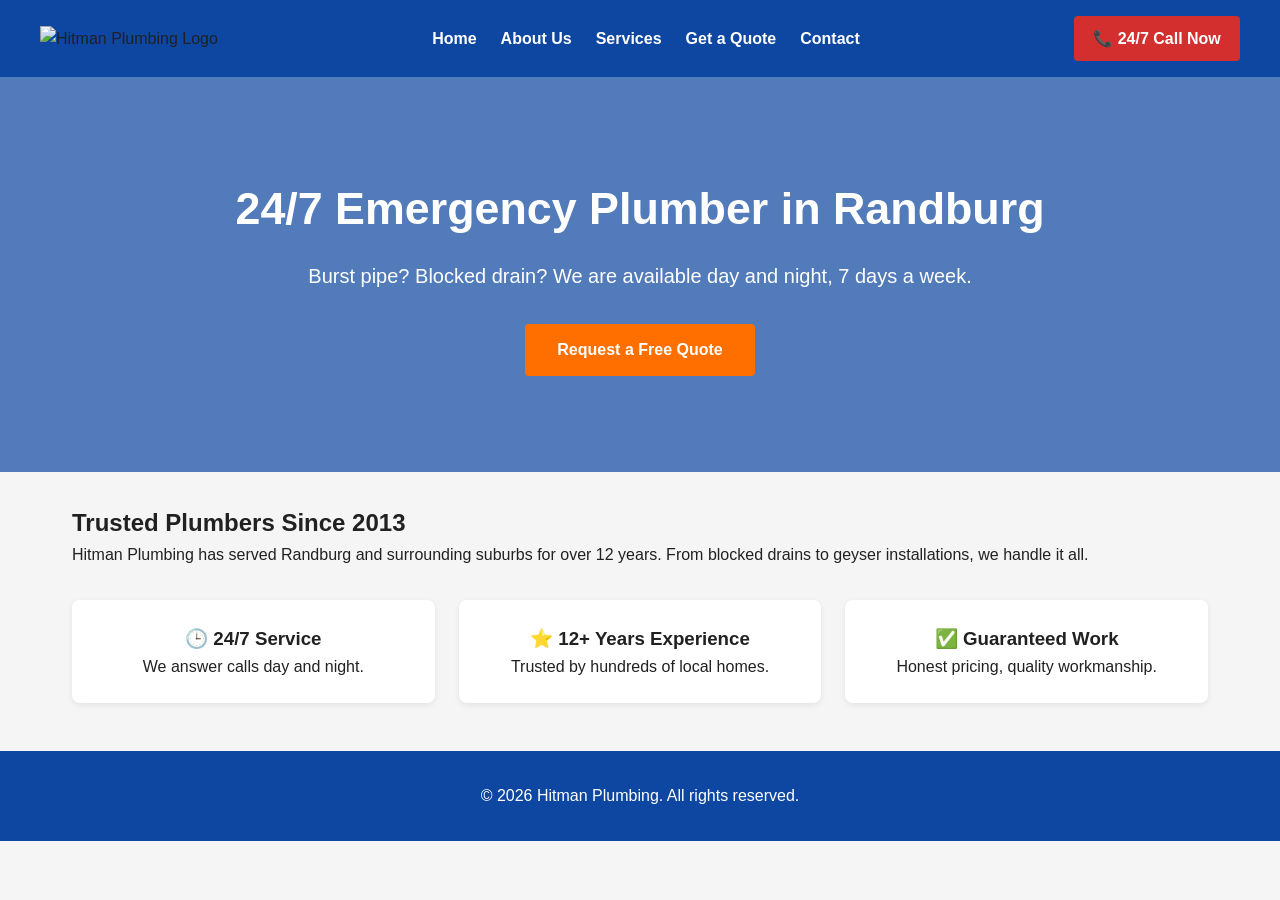
==== index.html @ e0920bb5 "first commit" ====
<!DOCTYPE html>
<html lang="en">
<head>
    <meta charset="UTF-8">
    <meta name="viewport" content="width=device-width, initial-scale=1.0">
    <title>Hitman Plumbing | 24/7 Emergency Plumber in Randburg</title>
    <link rel="stylesheet" href="css/style.css">
</head>
<body>
    <!-- ===== Header with sticky navigation ===== -->
    <header>
        <nav>
            <div class="logo">
                <img src="images/logo.png" alt="Hitman Plumbing Logo">
            </div>
            <ul class="nav-links">
                <li><a href="index.html">Home</a></li>
                <li><a href="about.html">About Us</a></li>
                <li><a href="services.html">Services</a></li>
                <li><a href="enquiry.html">Get a Quote</a></li>
                <li><a href="contact.html">Contact</a></li>
            </ul>
            <a href="tel:+27111234567" class="call-btn">📞 24/7 Call Now</a>
        </nav>
    </header>

    <!-- ===== Hero section ===== -->
    <section class="hero">
        <h1>24/7 Emergency Plumber in Randburg</h1>
        <p>Burst pipe? Blocked drain? We are available day and night, 7 days a week.</p>
        <a href="enquiry.html" class="btn">Request a Free Quote</a>
    </section>

    <!-- ===== Main content ===== -->
    <main>
        <section class="intro">
            <h2>Trusted Plumbers Since 2013</h2>
            <p>Hitman Plumbing has served Randburg and surrounding suburbs for over 12 years. 
               From blocked drains to geyser installations, we handle it all.</p>
        </section>

        <!-- Quick service highlights -->
        <section class="highlights">
            <div class="highlight-card">
                <h3>🕒 24/7 Service</h3>
                <p>We answer calls day and night.</p>
            </div>
            <div class="highlight-card">
                <h3>⭐ 12+ Years Experience</h3>
                <p>Trusted by hundreds of local homes.</p>
            </div>
            <div class="highlight-card">
                <h3>✅ Guaranteed Work</h3>
                <p>Honest pricing, quality workmanship.</p>
            </div>
        </section>
    </main>

    <!-- ===== Footer ===== -->
    <footer>
        <p>&copy; 2026 Hitman Plumbing. All rights reserved.</p>
    </footer>
</body>
</html>
---- css/style.css ----
/* ===== RESET & BASE STYLES ===== */
* {
    margin: 0;
    padding: 0;
    box-sizing: border-box;
}

body {
    font-family: 'Open Sans', Arial, sans-serif;
    background-color: #F5F5F5;
    color: #212121;
    line-height: 1.6;
}

/* ===== HEADER & NAVIGATION ===== */
header {
    background-color: #0D47A1;
    padding: 1rem 2rem;
    position: sticky;
    top: 0;
    z-index: 100;
}

nav {
    display: flex;
    justify-content: space-between;
    align-items: center;
    max-width: 1200px;
    margin: 0 auto;
    flex-wrap: wrap;
}

.logo img {
    height: 50px;
}

.nav-links {
    list-style: none;
    display: flex;
    gap: 1.5rem;
}

.nav-links a {
    color: white;
    text-decoration: none;
    font-weight: 600;
    transition: color 0.3s;
}

.nav-links a:hover {
    color: #FF6F00;
}

/* Emergency call button always visible */
.call-btn {
    background-color: #D32F2F;
    color: white;
    padding: 0.6rem 1.2rem;
    border-radius: 4px;
    text-decoration: none;
    font-weight: 600;
}

.call-btn:hover {
    background-color: #B71C1C;
}

/* ===== HERO SECTION ===== */
.hero {
    background: linear-gradient(rgba(13,71,161,0.7), rgba(13,71,161,0.7)),
                url('../images/hero.jpg') center/cover;
    color: white;
    text-align: center;
    padding: 6rem 2rem;
}

.hero h1 {
    font-family: 'Montserrat', sans-serif;
    font-size: 2.8rem;
    margin-bottom: 1rem;
}

.hero p {
    font-size: 1.25rem;
    margin-bottom: 2rem;
}

/* ===== BUTTONS ===== */
.btn {
    display: inline-block;
    background-color: #FF6F00;
    color: white;
    padding: 0.8rem 2rem;
    border: none;
    border-radius: 4px;
    text-decoration: none;
    font-weight: 600;
    cursor: pointer;
}

.btn:hover {
    background-color: #E65100;
}

/* ===== MAIN CONTENT ===== */
main {
    max-width: 1200px;
    margin: 2rem auto;
    padding: 0 2rem;
}

.page-header {
    text-align: center;
    margin-bottom: 2rem;
}

.page-header h1 {
    font-family: 'Montserrat', sans-serif;
    color: #0D47A1;
    font-size: 2.5rem;
}

/* ===== SERVICE HIGHLIGHT CARDS ===== */
.highlights {
    display: grid;
    grid-template-columns: repeat(auto-fit, minmax(220px, 1fr));
    gap: 1.5rem;
    margin-top: 2rem;
}

.highlight-card {
    background: white;
    padding: 1.5rem;
    border-radius: 8px;
    box-shadow: 0 2px 6px rgba(0,0,0,0.08);
    text-align: center;
}

/* ===== SERVICE CARDS ===== */
.service-grid {
    display: grid;
    grid-template-columns: repeat(auto-fit, minmax(260px, 1fr));
    gap: 2rem;
}

.service-card {
    background: white;
    padding: 1.5rem;
    border-left: 5px solid #FF6F00;
    border-radius: 6px;
    box-shadow: 0 2px 6px rgba(0,0,0,0.08);
}

.service-card h3 {
    color: #0D47A1;
    margin-bottom: 0.5rem;
}

/* ===== FORMS ===== */
.enquiry-form, .contact-form {
    background: white;
    padding: 2rem;
    border-radius: 8px;
    max-width: 600px;
    margin: 0 auto;
    box-shadow: 0 2px 6px rgba(0,0,0,0.08);
}

form label {
    display: block;
    margin-bottom: 0.5rem;
    font-weight: 600;
}

form input, form select, form textarea {
    width: 100%;
    padding: 0.75rem;
    margin-bottom: 1rem;
    border: 1px solid #ddd;
    border-radius: 4px;
    font-family: inherit;
}

/* ===== CONTACT LOCATIONS ===== */
.contact-info {
    display: grid;
    grid-template-columns: repeat(auto-fit, minmax(260px, 1fr));
    gap: 2rem;
    margin-bottom: 3rem;
}

.location {
    background: white;
    padding: 1.5rem;
    border-radius: 8px;
    box-shadow: 0 2px 6px rgba(0,0,0,0.08);
}

.location h3 {
    color: #0D47A1;
    margin-bottom: 0.5rem;
}

/* ===== FOOTER ===== */
footer {
    background-color: #0D47A1;
    color: white;
    text-align: center;
    padding: 2rem;
    margin-top: 3rem;
}

/* ===== RESPONSIVE ===== */
@media (max-width: 768px) {
    nav {
        flex-direction: column;
        gap: 1rem;
    }

    .nav-links {
        flex-direction: column;
        gap: 0.75rem;
        text-align: center;
    }

    .hero h1 {
        font-size: 2rem;
    }
}
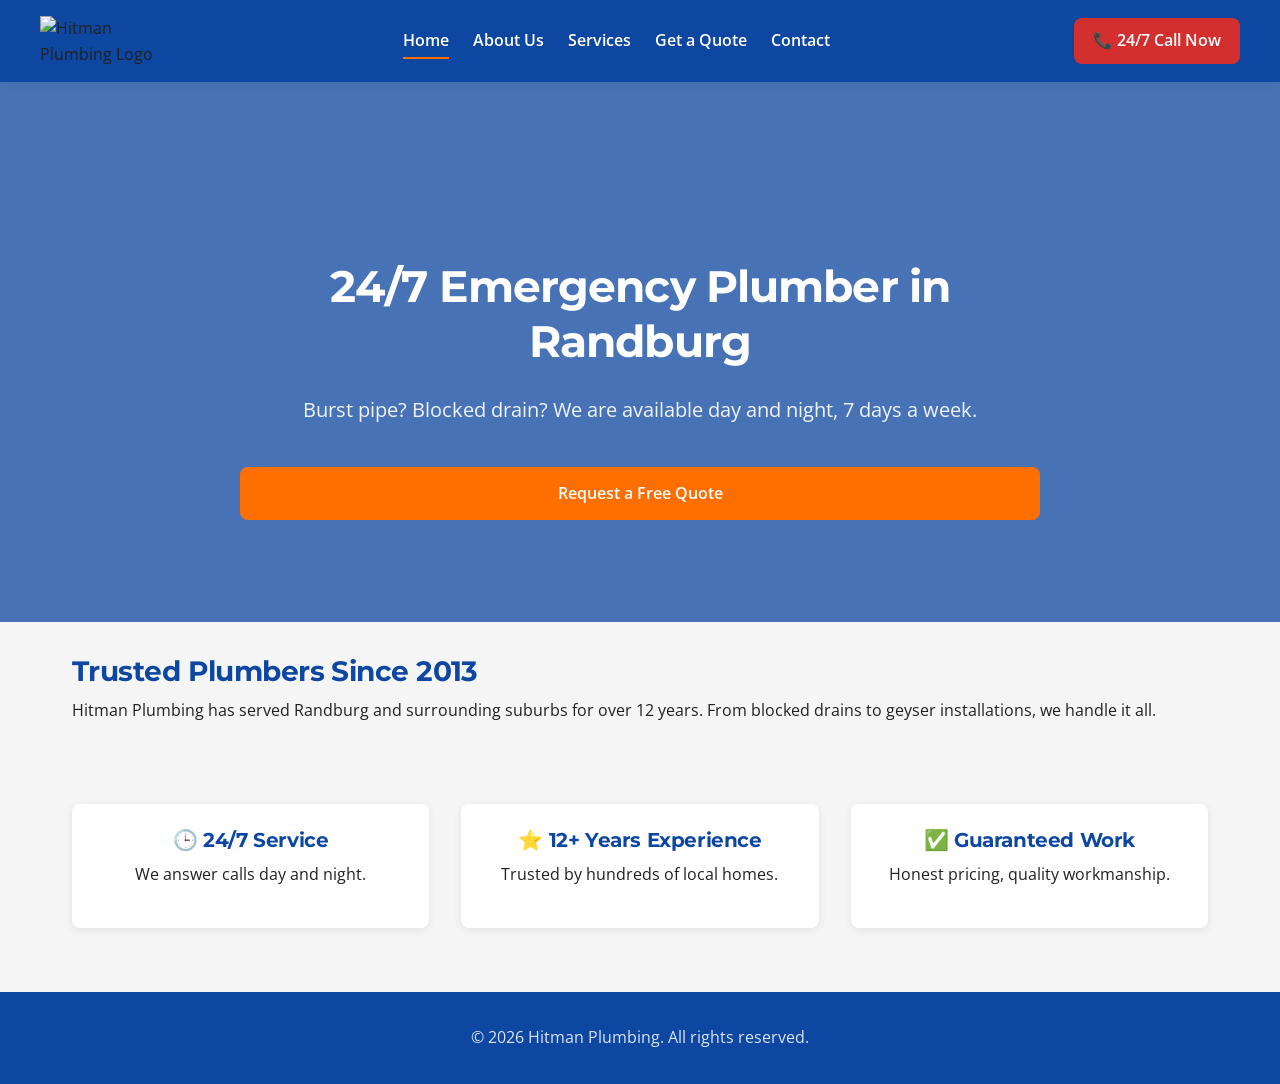
==== commit 3331aa4a: "added more files" ====
--- a/index.html
+++ b/index.html
@@ -3,18 +3,27 @@
 <head>
     <meta charset="UTF-8">
     <meta name="viewport" content="width=device-width, initial-scale=1.0">
+    <meta name="description" content="Hitman Plumbing – 24/7 emergency plumber in Randburg. Blocked drains, burst pipes, geyser repairs.">
     <title>Hitman Plumbing | 24/7 Emergency Plumber in Randburg</title>
+
+    <!-- Google Fonts -->
+    <link rel="preconnect" href="https://fonts.googleapis.com">
+    <link rel="preconnect" href="https://fonts.gstatic.com" crossorigin>
+    <link href="https://fonts.googleapis.com/css2?family=Montserrat:wght@600;700&family=Open+Sans:wght@400;600&display=swap" rel="stylesheet">
+
+    <!-- External stylesheet (linked to ALL pages) -->
     <link rel="stylesheet" href="css/style.css">
 </head>
 <body>
+
     <!-- ===== Header with sticky navigation ===== -->
     <header>
-        <nav>
+        <nav aria-label="Main navigation">
             <div class="logo">
-                <img src="images/logo.png" alt="Hitman Plumbing Logo">
+                <img src="images/logo.png" alt="Hitman Plumbing Logo" width="120" height="50">
             </div>
             <ul class="nav-links">
-                <li><a href="index.html">Home</a></li>
+                <li><a href="index.html" class="active">Home</a></li>
                 <li><a href="about.html">About Us</a></li>
                 <li><a href="services.html">Services</a></li>
                 <li><a href="enquiry.html">Get a Quote</a></li>
@@ -24,11 +33,20 @@
         </nav>
     </header>
 
-    <!-- ===== Hero section ===== -->
+    <!-- ===== Hero with responsive picture ===== -->
     <section class="hero">
-        <h1>24/7 Emergency Plumber in Randburg</h1>
-        <p>Burst pipe? Blocked drain? We are available day and night, 7 days a week.</p>
-        <a href="enquiry.html" class="btn">Request a Free Quote</a>
+        <picture>
+            <source media="(max-width: 480px)" srcset="images/hero-mobile.jpg">
+            <source media="(max-width: 768px)" srcset="images/hero-tablet.jpg">
+            <img src="images/hero-desktop.jpg"
+                 alt="Hitman Plumbing technician working in Randburg"
+                 class="hero-bg">
+        </picture>
+        <div class="hero-content">
+            <h1>24/7 Emergency Plumber in Randburg</h1>
+            <p>Burst pipe? Blocked drain? We are available day and night, 7 days a week.</p>
+            <a href="enquiry.html" class="btn">Request a Free Quote</a>
+        </div>
     </section>
 
     <!-- ===== Main content ===== -->
@@ -39,7 +57,6 @@
                From blocked drains to geyser installations, we handle it all.</p>
         </section>
 
-        <!-- Quick service highlights -->
         <section class="highlights">
             <div class="highlight-card">
                 <h3>🕒 24/7 Service</h3>
@@ -56,10 +73,10 @@
         </section>
     </main>
 
-    <!-- ===== Footer ===== -->
     <footer>
         <p>&copy; 2026 Hitman Plumbing. All rights reserved.</p>
     </footer>
+
+    <script src="js/script.js"></script>
 </body>
-</html>
-           +</html>
--- a/css/style.css
+++ b/css/style.css
@@ -1,229 +1,482 @@
-/* ===== RESET & BASE STYLES ===== */
-* {
+/* =========================================================
+   HITMAN PLUMBING — style.css
+   Author: [Your Name]
+   Part 2: CSS Styling + Responsive Design
+   ========================================================= */
+
+
+/* =========================================================
+   2.2  BASE STYLE + CSS RESET
+   ========================================================= */
+
+/* CSS Reset — consistent styling across all browsers */
+*,
+*::before,
+*::after {
     margin: 0;
     padding: 0;
     box-sizing: border-box;
 }
 
+/* Root design tokens */
+:root {
+    /* Colour scheme */
+    --primary:       #0D47A1;
+    --primary-dark:  #093170;
+    --accent:        #FF6F00;
+    --accent-dark:   #E65100;
+    --danger:        #D32F2F;
+    --danger-dark:   #B71C1C;
+    --bg-light:      #F5F5F5;
+    --text-dark:     #212121;
+    --text-muted:    #555555;
+    --border-light:  #cfd8dc;
+    --white:         #FFFFFF;
+
+    /* Typography scale */
+    --fs-small: 0.875rem;
+    --fs-body:  1rem;
+    --fs-h3:    1.25rem;
+    --fs-h2:    1.75rem;
+    --fs-h1:    2.25rem;
+    --fs-hero:  2.75rem;
+
+    /* Spacing scale */
+    --space-xs: 0.5rem;
+    --space-sm: 1rem;
+    --space-md: 1.5rem;
+    --space-lg: 2rem;
+    --space-xl: 4rem;
+
+    /* Layout tokens */
+    --max-width:  1200px;
+    --radius:     8px;
+    --shadow:     0 2px 8px rgba(0, 0, 0, 0.08);
+    --shadow-lg:  0 4px 16px rgba(0, 0, 0, 0.12);
+    --transition: 0.3s ease;
+}
+
+/* Base elements */
+html {
+    scroll-behavior: smooth;
+}
+
 body {
     font-family: 'Open Sans', Arial, sans-serif;
-    background-color: #F5F5F5;
-    color: #212121;
+    font-size: var(--fs-body);
     line-height: 1.6;
-}
-
-/* ===== HEADER & NAVIGATION ===== */
+    color: var(--text-dark);
+    background-color: var(--bg-light);
+    -webkit-font-smoothing: antialiased;
+    margin: 0;
+}
+
+img {
+    max-width: 100%;
+    height: auto;
+    display: block;
+}
+
+a {
+    color: var(--primary);
+    text-decoration: none;
+    transition: color var(--transition);
+}
+
+a:hover {
+    color: var(--accent);
+}
+
+ul {
+    list-style: none;
+}
+
+
+/* =========================================================
+   2.3  TYPOGRAPHY STYLES
+   ========================================================= */
+
+h1, h2, h3, h4 {
+    font-family: 'Montserrat', Arial, sans-serif;
+    font-weight: 700;
+    line-height: 1.25;
+    color: var(--primary);
+    letter-spacing: -0.02em;
+    margin-bottom: var(--space-xs);
+}
+
+h1 { font-size: var(--fs-h1); }
+h2 { font-size: var(--fs-h2); }
+h3 { font-size: var(--fs-h3); }
+
+p {
+    font-size: var(--fs-body);
+    line-height: 1.7;
+    color: var(--text-dark);
+    margin-bottom: var(--space-sm);
+}
+
+.page-header {
+    text-align: center;
+    margin-bottom: var(--space-xl);
+}
+
+.page-header h1 {
+    font-size: var(--fs-h1);
+    margin-bottom: var(--space-sm);
+}
+
+.page-header p {
+    color: var(--text-muted);
+    font-size: 1.1rem;
+    max-width: 600px;
+    margin: 0 auto;
+}
+
+
+/* =========================================================
+   2.4  LAYOUT STRUCTURE — GRID + FLEXBOX
+   ========================================================= */
+
+/* Header — Flexbox */
 header {
-    background-color: #0D47A1;
-    padding: 1rem 2rem;
+    background-color: var(--primary);
+    padding: var(--space-sm) var(--space-lg);
     position: sticky;
     top: 0;
-    z-index: 100;
+    z-index: 1000;
+    box-shadow: var(--shadow);
 }
 
 nav {
     display: flex;
     justify-content: space-between;
     align-items: center;
-    max-width: 1200px;
+    max-width: var(--max-width);
     margin: 0 auto;
     flex-wrap: wrap;
-}
-
-.logo img {
-    height: 50px;
+    gap: var(--space-sm);
 }
 
 .nav-links {
-    list-style: none;
     display: flex;
-    gap: 1.5rem;
-}
-
-.nav-links a {
-    color: white;
-    text-decoration: none;
-    font-weight: 600;
-    transition: color 0.3s;
-}
-
-.nav-links a:hover {
-    color: #FF6F00;
-}
-
-/* Emergency call button always visible */
-.call-btn {
-    background-color: #D32F2F;
-    color: white;
-    padding: 0.6rem 1.2rem;
-    border-radius: 4px;
-    text-decoration: none;
-    font-weight: 600;
-}
-
-.call-btn:hover {
-    background-color: #B71C1C;
-}
-
-/* ===== HERO SECTION ===== */
+    gap: var(--space-md);
+}
+
+/* Main — CSS Grid */
+main {
+    max-width: var(--max-width);
+    margin: var(--space-lg) auto;
+    padding: 0 var(--space-lg);
+    display: grid;
+    gap: var(--space-xl);
+}
+
+/* Hero — Grid with overlay */
 .hero {
-    background: linear-gradient(rgba(13,71,161,0.7), rgba(13,71,161,0.7)),
-                url('../images/hero.jpg') center/cover;
-    color: white;
+    position: relative;
+    color: var(--white);
     text-align: center;
-    padding: 6rem 2rem;
+    padding: var(--space-xl) var(--space-lg);
+    min-height: 60vh;
+    display: grid;
+    place-items: center;
+    overflow: hidden;
+}
+
+.hero-bg {
+    position: absolute;
+    inset: 0;
+    width: 100%;
+    height: 100%;
+    object-fit: cover;
+    z-index: -1;
+}
+
+.hero::after {
+    content: '';
+    position: absolute;
+    inset: 0;
+    background: linear-gradient(rgba(13, 71, 161, 0.75), rgba(13, 71, 161, 0.75));
+    z-index: -1;
+}
+
+.hero-content {
+    display: grid;
+    gap: var(--space-sm);
+    max-width: 800px;
 }
 
 .hero h1 {
-    font-family: 'Montserrat', sans-serif;
-    font-size: 2.8rem;
-    margin-bottom: 1rem;
+    color: var(--white);
+    font-size: var(--fs-hero);
 }
 
 .hero p {
+    color: rgba(255, 255, 255, 0.92);
     font-size: 1.25rem;
-    margin-bottom: 2rem;
-}
-
-/* ===== BUTTONS ===== */
-.btn {
-    display: inline-block;
-    background-color: #FF6F00;
-    color: white;
-    padding: 0.8rem 2rem;
-    border: none;
-    border-radius: 4px;
-    text-decoration: none;
-    font-weight: 600;
-    cursor: pointer;
-}
-
-.btn:hover {
-    background-color: #E65100;
-}
-
-/* ===== MAIN CONTENT ===== */
-main {
-    max-width: 1200px;
-    margin: 2rem auto;
-    padding: 0 2rem;
-}
-
-.page-header {
-    text-align: center;
-    margin-bottom: 2rem;
-}
-
-.page-header h1 {
-    font-family: 'Montserrat', sans-serif;
-    color: #0D47A1;
-    font-size: 2.5rem;
-}
-
-/* ===== SERVICE HIGHLIGHT CARDS ===== */
-.highlights {
-    display: grid;
-    grid-template-columns: repeat(auto-fit, minmax(220px, 1fr));
-    gap: 1.5rem;
-    margin-top: 2rem;
-}
-
-.highlight-card {
-    background: white;
-    padding: 1.5rem;
-    border-radius: 8px;
-    box-shadow: 0 2px 6px rgba(0,0,0,0.08);
-    text-align: center;
-}
-
-/* ===== SERVICE CARDS ===== */
-.service-grid {
-    display: grid;
-    grid-template-columns: repeat(auto-fit, minmax(260px, 1fr));
-    gap: 2rem;
-}
-
-.service-card {
-    background: white;
-    padding: 1.5rem;
-    border-left: 5px solid #FF6F00;
-    border-radius: 6px;
-    box-shadow: 0 2px 6px rgba(0,0,0,0.08);
-}
-
-.service-card h3 {
-    color: #0D47A1;
-    margin-bottom: 0.5rem;
-}
-
-/* ===== FORMS ===== */
-.enquiry-form, .contact-form {
-    background: white;
-    padding: 2rem;
-    border-radius: 8px;
-    max-width: 600px;
-    margin: 0 auto;
-    box-shadow: 0 2px 6px rgba(0,0,0,0.08);
-}
-
-form label {
-    display: block;
-    margin-bottom: 0.5rem;
-    font-weight: 600;
-}
-
-form input, form select, form textarea {
-    width: 100%;
-    padding: 0.75rem;
-    margin-bottom: 1rem;
-    border: 1px solid #ddd;
-    border-radius: 4px;
-    font-family: inherit;
-}
-
-/* ===== CONTACT LOCATIONS ===== */
+    margin-bottom: var(--space-md);
+}
+
+/* Card grids */
+.service-grid,
+.highlights,
 .contact-info {
     display: grid;
     grid-template-columns: repeat(auto-fit, minmax(260px, 1fr));
-    gap: 2rem;
-    margin-bottom: 3rem;
-}
-
+    gap: var(--space-lg);
+}
+
+/* Forms grid */
+.enquiry-form,
+.contact-form {
+    background: var(--white);
+    padding: var(--space-lg);
+    border-radius: var(--radius);
+    box-shadow: var(--shadow);
+    max-width: 650px;
+    margin: 0 auto;
+    display: grid;
+    gap: var(--space-sm);
+}
+
+
+/* =========================================================
+   2.5  VISUAL STYLES + PSEUDO-CLASSES
+   ========================================================= */
+
+/* Service cards */
+.service-card {
+    background: var(--white);
+    padding: var(--space-md);
+    border-left: 5px solid var(--accent);
+    border-radius: var(--radius);
+    box-shadow: var(--shadow);
+    transition: transform var(--transition), box-shadow var(--transition);
+}
+
+.service-card:hover {
+    transform: translateY(-4px);
+    box-shadow: var(--shadow-lg);
+}
+
+.service-card h3 {
+    color: var(--primary);
+}
+
+/* Highlight cards */
+.highlight-card {
+    background: var(--white);
+    padding: var(--space-md);
+    border-radius: var(--radius);
+    box-shadow: var(--shadow);
+    text-align: center;
+    transition: transform var(--transition);
+}
+
+.highlight-card:hover {
+    transform: translateY(-6px);
+}
+
+/* Buttons */
+.btn {
+    display: inline-block;
+    background-color: var(--accent);
+    color: var(--white);
+    padding: 0.85rem 2rem;
+    border: none;
+    border-radius: var(--radius);
+    font-weight: 600;
+    font-size: var(--fs-body);
+    font-family: inherit;
+    cursor: pointer;
+    text-align: center;
+    transition: background-color var(--transition), transform 0.2s ease;
+}
+
+.btn:hover,
+.btn:focus {
+    background-color: var(--accent-dark);
+    transform: translateY(-2px);
+    outline: 3px solid rgba(255, 111, 0, 0.4);
+}
+
+.btn:active {
+    transform: translateY(0);
+}
+
+/* Emergency call button */
+.call-btn {
+    background-color: var(--danger);
+    color: var(--white);
+    padding: 0.65rem 1.2rem;
+    border-radius: var(--radius);
+    font-weight: 600;
+    white-space: nowrap;
+    transition: background-color var(--transition);
+}
+
+.call-btn:hover,
+.call-btn:focus {
+    background-color: var(--danger-dark);
+    color: var(--white);
+    outline: 3px solid rgba(211, 47, 47, 0.3);
+}
+
+/* Navigation links */
+.nav-links a {
+    color: var(--white);
+    font-weight: 600;
+    padding: 0.5rem 0;
+    position: relative;
+}
+
+.nav-links a::after {
+    content: '';
+    position: absolute;
+    bottom: 0;
+    left: 0;
+    width: 0;
+    height: 2px;
+    background-color: var(--accent);
+    transition: width var(--transition);
+}
+
+.nav-links a:hover::after,
+.nav-links a:focus::after,
+.nav-links a.active::after {
+    width: 100%;
+}
+
+/* Form fields */
+label {
+    display: block;
+    font-weight: 600;
+    color: var(--text-dark);
+    margin-bottom: 0.25rem;
+}
+
+input,
+select,
+textarea {
+    width: 100%;
+    font-family: inherit;
+    font-size: var(--fs-body);
+    padding: 0.75rem;
+    border: 1px solid var(--border-light);
+    border-radius: var(--radius);
+    background-color: var(--white);
+    transition: border-color var(--transition), box-shadow var(--transition);
+}
+
+input:focus,
+select:focus,
+textarea:focus {
+    outline: none;
+    border-color: var(--primary);
+    box-shadow: 0 0 0 3px rgba(13, 71, 161, 0.15);
+}
+
+/* Location cards */
 .location {
-    background: white;
-    padding: 1.5rem;
-    border-radius: 8px;
-    box-shadow: 0 2px 6px rgba(0,0,0,0.08);
+    background: var(--white);
+    padding: var(--space-md);
+    border-radius: var(--radius);
+    box-shadow: var(--shadow);
 }
 
 .location h3 {
-    color: #0D47A1;
-    margin-bottom: 0.5rem;
-}
-
-/* ===== FOOTER ===== */
+    color: var(--primary);
+}
+
+/* Footer */
 footer {
-    background-color: #0D47A1;
-    color: white;
+    background-color: var(--primary);
+    color: var(--white);
     text-align: center;
-    padding: 2rem;
-    margin-top: 3rem;
-}
-
-/* ===== RESPONSIVE ===== */
+    padding: var(--space-lg);
+    margin-top: var(--space-xl);
+}
+
+footer p {
+    color: rgba(255, 255, 255, 0.85);
+    margin: 0;
+}
+
+
+/* =========================================================
+   3.1  BREAKPOINTS — RESPONSIVE DESIGN
+   ========================================================= */
+
+/* ===== TABLET: 768px and below ===== */
 @media (max-width: 768px) {
+
+    :root {
+        --fs-hero:  2rem;
+        --fs-h1:    1.75rem;
+        --fs-h2:    1.4rem;
+        --fs-h3:    1.1rem;
+        --space-xl: 2.5rem;
+    }
+
     nav {
         flex-direction: column;
-        gap: 1rem;
+        align-items: stretch;
+        text-align: center;
     }
 
     .nav-links {
         flex-direction: column;
-        gap: 0.75rem;
-        text-align: center;
-    }
-
-    .hero h1 {
-        font-size: 2rem;
+        gap: var(--space-xs);
+        padding: var(--space-sm) 0;
+    }
+
+    .call-btn {
+        align-self: center;
+        margin-top: var(--space-xs);
+    }
+
+    .service-grid,
+    .highlights,
+    .contact-info {
+        grid-template-columns: 1fr;
+    }
+
+    .hero {
+        min-height: 50vh;
+        padding: var(--space-lg) var(--space-sm);
+    }
+
+    main {
+        padding: 0 var(--space-sm);
+        gap: var(--space-lg);
+    }
+}
+
+/* ===== MOBILE: 480px and below ===== */
+@media (max-width: 480px) {
+
+    :root {
+        --fs-hero:  1.6rem;
+        --fs-h1:    1.4rem;
+        --fs-h2:    1.2rem;
+        --fs-body:  0.95rem;
+        --space-lg: 1.25rem;
+        --space-xl: 2rem;
+    }
+
+    .hero p {
+        font-size: 1rem;
+    }
+
+    .btn,
+    .call-btn {
+        width: 100%;
+        padding: 1rem;
+    }
+
+    .enquiry-form,
+    .contact-form {
+        padding: var(--space-md);
     }
 }
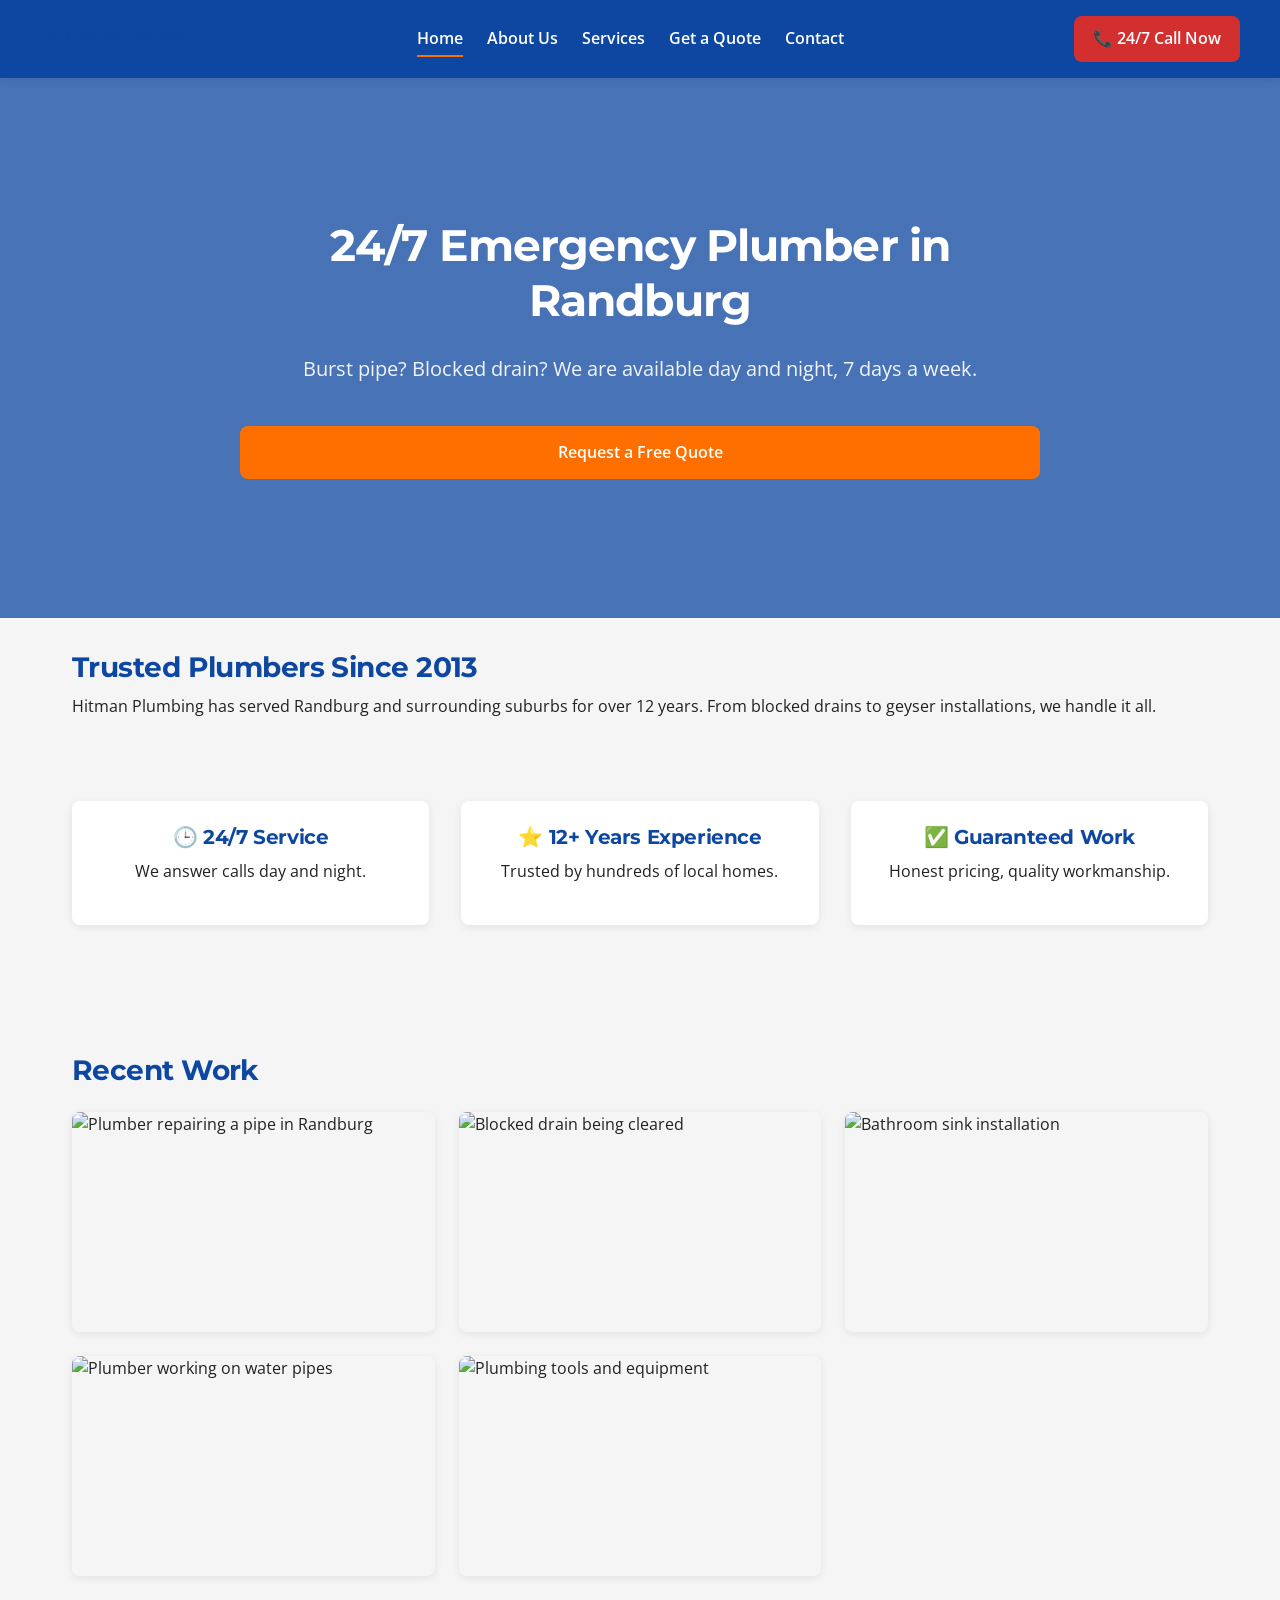
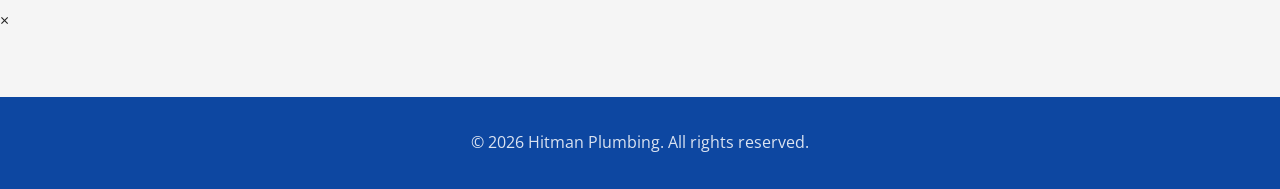
==== commit 4b40fb09: "Part 3: Apply part 2 feedback corrections (layout, breakpoints)" ====
--- a/index.html
+++ b/index.html
@@ -3,25 +3,24 @@
 <head>
     <meta charset="UTF-8">
     <meta name="viewport" content="width=device-width, initial-scale=1.0">
-    <meta name="description" content="Hitman Plumbing – 24/7 emergency plumber in Randburg. Blocked drains, burst pipes, geyser repairs.">
-    <title>Hitman Plumbing | 24/7 Emergency Plumber in Randburg</title>
+    <meta name="description" content="Hitman Plumbing – 24/7 emergency plumber in Randburg. Blocked drains, burst pipes, geyser repairs. Call 011 123 4567.">
+    <meta name="keywords" content="plumber Randburg, emergency plumber, 24 hour plumber, blocked drains Randburg, geyser repair">
+    <meta name="author" content="Your Name">
+    <title>24/7 Emergency Plumber in Randburg | Hitman Plumbing</title>
 
-    <!-- Google Fonts -->
     <link rel="preconnect" href="https://fonts.googleapis.com">
     <link rel="preconnect" href="https://fonts.gstatic.com" crossorigin>
     <link href="https://fonts.googleapis.com/css2?family=Montserrat:wght@600;700&family=Open+Sans:wght@400;600&display=swap" rel="stylesheet">
-
-    <!-- External stylesheet (linked to ALL pages) -->
     <link rel="stylesheet" href="css/style.css">
 </head>
 <body>
 
-    <!-- ===== Header with sticky navigation ===== -->
     <header>
         <nav aria-label="Main navigation">
             <div class="logo">
-                <img src="images/logo.png" alt="Hitman Plumbing Logo" width="120" height="50">
+                <a href="index.html" class="logo-text">HITMAN PLUMBING</a>
             </div>
+            <button class="nav-toggle" aria-label="Toggle navigation" aria-expanded="false">☰</button>
             <ul class="nav-links">
                 <li><a href="index.html" class="active">Home</a></li>
                 <li><a href="about.html">About Us</a></li>
@@ -33,15 +32,7 @@
         </nav>
     </header>
 
-    <!-- ===== Hero with responsive picture ===== -->
     <section class="hero">
-        <picture>
-            <source media="(max-width: 480px)" srcset="images/hero-mobile.jpg">
-            <source media="(max-width: 768px)" srcset="images/hero-tablet.jpg">
-            <img src="images/hero-desktop.jpg"
-                 alt="Hitman Plumbing technician working in Randburg"
-                 class="hero-bg">
-        </picture>
         <div class="hero-content">
             <h1>24/7 Emergency Plumber in Randburg</h1>
             <p>Burst pipe? Blocked drain? We are available day and night, 7 days a week.</p>
@@ -49,11 +40,10 @@
         </div>
     </section>
 
-    <!-- ===== Main content ===== -->
     <main>
         <section class="intro">
             <h2>Trusted Plumbers Since 2013</h2>
-            <p>Hitman Plumbing has served Randburg and surrounding suburbs for over 12 years. 
+            <p>Hitman Plumbing has served Randburg and surrounding suburbs for over 12 years.
                From blocked drains to geyser installations, we handle it all.</p>
         </section>
 
@@ -71,7 +61,23 @@
                 <p>Honest pricing, quality workmanship.</p>
             </div>
         </section>
+
+        <section class="gallery-section">
+    <h2>Recent Work</h2>
+    <div class="gallery">
+        <img src="https://images.unsplash.com/photo-1585704032915-c3400ca199e7?w=600&auto=format" alt="Plumber repairing a pipe in Randburg" loading="lazy">
+        <img src="https://images.unsplash.com/photo-1607472586893-edb57bdc0e39?w=600&auto=format" alt="Blocked drain being cleared" loading="lazy">
+        <img src="https://images.unsplash.com/photo-1584622650111-993a426fbf0a?w=600&auto=format" alt="Bathroom sink installation" loading="lazy">
+        <img src="https://images.unsplash.com/photo-1558618666-fcd25c85cd64?w=600&auto=format" alt="Plumber working on water pipes" loading="lazy">
+        <img src="https://images.unsplash.com/photo-1504328345606-18bbc8c9d7d1?w=600&auto=format" alt="Plumbing tools and equipment" loading="lazy">
+    </div>
+        </section>
     </main>
+
+    <div id="lightbox" class="lightbox" role="dialog" aria-label="Image preview">
+        <span class="lightbox-close" aria-label="Close">&times;</span>
+        <img src="" alt="">
+    </div>
 
     <footer>
         <p>&copy; 2026 Hitman Plumbing. All rights reserved.</p>
--- a/css/style.css
+++ b/css/style.css
@@ -1,7 +1,7 @@
 /* =========================================================
    HITMAN PLUMBING — style.css
    Author: [Your Name]
-   Part 2: CSS Styling + Responsive Design
+   Part 2 + Part 3 (CSS styling, responsive, interactive)
    ========================================================= */
 
 
@@ -9,7 +9,6 @@
    2.2  BASE STYLE + CSS RESET
    ========================================================= */
 
-/* CSS Reset — consistent styling across all browsers */
 *,
 *::before,
 *::after {
@@ -18,9 +17,7 @@
     box-sizing: border-box;
 }
 
-/* Root design tokens */
 :root {
-    /* Colour scheme */
     --primary:       #0D47A1;
     --primary-dark:  #093170;
     --accent:        #FF6F00;
@@ -33,7 +30,6 @@
     --border-light:  #cfd8dc;
     --white:         #FFFFFF;
 
-    /* Typography scale */
     --fs-small: 0.875rem;
     --fs-body:  1rem;
     --fs-h3:    1.25rem;
@@ -41,14 +37,12 @@
     --fs-h1:    2.25rem;
     --fs-hero:  2.75rem;
 
-    /* Spacing scale */
     --space-xs: 0.5rem;
     --space-sm: 1rem;
     --space-md: 1.5rem;
     --space-lg: 2rem;
     --space-xl: 4rem;
 
-    /* Layout tokens */
     --max-width:  1200px;
     --radius:     8px;
     --shadow:     0 2px 8px rgba(0, 0, 0, 0.08);
@@ -56,10 +50,7 @@
     --transition: 0.3s ease;
 }
 
-/* Base elements */
-html {
-    scroll-behavior: smooth;
-}
+html { scroll-behavior: smooth; }
 
 body {
     font-family: 'Open Sans', Arial, sans-serif;
@@ -71,29 +62,16 @@
     margin: 0;
 }
 
-img {
-    max-width: 100%;
-    height: auto;
-    display: block;
-}
-
-a {
-    color: var(--primary);
-    text-decoration: none;
-    transition: color var(--transition);
-}
-
-a:hover {
-    color: var(--accent);
-}
-
-ul {
-    list-style: none;
-}
-
-
-/* =========================================================
-   2.3  TYPOGRAPHY STYLES
+img { max-width: 100%; height: auto; display: block; }
+
+a { color: var(--primary); text-decoration: none; transition: color var(--transition); }
+a:hover { color: var(--accent); }
+
+ul { list-style: none; }
+
+
+/* =========================================================
+   2.3  TYPOGRAPHY
    ========================================================= */
 
 h1, h2, h3, h4 {
@@ -121,10 +99,7 @@
     margin-bottom: var(--space-xl);
 }
 
-.page-header h1 {
-    font-size: var(--fs-h1);
-    margin-bottom: var(--space-sm);
-}
+.page-header h1 { font-size: var(--fs-h1); margin-bottom: var(--space-sm); }
 
 .page-header p {
     color: var(--text-muted);
@@ -135,10 +110,9 @@
 
 
 /* =========================================================
-   2.4  LAYOUT STRUCTURE — GRID + FLEXBOX
-   ========================================================= */
-
-/* Header — Flexbox */
+   2.4  LAYOUT — GRID + FLEXBOX
+   ========================================================= */
+
 header {
     background-color: var(--primary);
     padding: var(--space-sm) var(--space-lg);
@@ -163,7 +137,6 @@
     gap: var(--space-md);
 }
 
-/* Main — CSS Grid */
 main {
     max-width: var(--max-width);
     margin: var(--space-lg) auto;
@@ -172,7 +145,6 @@
     gap: var(--space-xl);
 }
 
-/* Hero — Grid with overlay */
 .hero {
     position: relative;
     color: var(--white);
@@ -201,24 +173,10 @@
     z-index: -1;
 }
 
-.hero-content {
-    display: grid;
-    gap: var(--space-sm);
-    max-width: 800px;
-}
-
-.hero h1 {
-    color: var(--white);
-    font-size: var(--fs-hero);
-}
-
-.hero p {
-    color: rgba(255, 255, 255, 0.92);
-    font-size: 1.25rem;
-    margin-bottom: var(--space-md);
-}
-
-/* Card grids */
+.hero-content { display: grid; gap: var(--space-sm); max-width: 800px; }
+.hero h1 { color: var(--white); font-size: var(--fs-hero); }
+.hero p { color: rgba(255, 255, 255, 0.92); font-size: 1.25rem; margin-bottom: var(--space-md); }
+
 .service-grid,
 .highlights,
 .contact-info {
@@ -227,7 +185,6 @@
     gap: var(--space-lg);
 }
 
-/* Forms grid */
 .enquiry-form,
 .contact-form {
     background: var(--white);
@@ -245,7 +202,6 @@
    2.5  VISUAL STYLES + PSEUDO-CLASSES
    ========================================================= */
 
-/* Service cards */
 .service-card {
     background: var(--white);
     padding: var(--space-md);
@@ -255,16 +211,9 @@
     transition: transform var(--transition), box-shadow var(--transition);
 }
 
-.service-card:hover {
-    transform: translateY(-4px);
-    box-shadow: var(--shadow-lg);
-}
-
-.service-card h3 {
-    color: var(--primary);
-}
-
-/* Highlight cards */
+.service-card:hover { transform: translateY(-4px); box-shadow: var(--shadow-lg); }
+.service-card h3 { color: var(--primary); }
+
 .highlight-card {
     background: var(--white);
     padding: var(--space-md);
@@ -274,11 +223,8 @@
     transition: transform var(--transition);
 }
 
-.highlight-card:hover {
-    transform: translateY(-6px);
-}
-
-/* Buttons */
+.highlight-card:hover { transform: translateY(-6px); }
+
 .btn {
     display: inline-block;
     background-color: var(--accent);
@@ -301,11 +247,8 @@
     outline: 3px solid rgba(255, 111, 0, 0.4);
 }
 
-.btn:active {
-    transform: translateY(0);
-}
-
-/* Emergency call button */
+.btn:active { transform: translateY(0); }
+
 .call-btn {
     background-color: var(--danger);
     color: var(--white);
@@ -323,13 +266,7 @@
     outline: 3px solid rgba(211, 47, 47, 0.3);
 }
 
-/* Navigation links */
-.nav-links a {
-    color: var(--white);
-    font-weight: 600;
-    padding: 0.5rem 0;
-    position: relative;
-}
+.nav-links a { color: var(--white); font-weight: 600; padding: 0.5rem 0; position: relative; }
 
 .nav-links a::after {
     content: '';
@@ -344,17 +281,9 @@
 
 .nav-links a:hover::after,
 .nav-links a:focus::after,
-.nav-links a.active::after {
-    width: 100%;
-}
-
-/* Form fields */
-label {
-    display: block;
-    font-weight: 600;
-    color: var(--text-dark);
-    margin-bottom: 0.25rem;
-}
+.nav-links a.active::after { width: 100%; }
+
+label { display: block; font-weight: 600; color: var(--text-dark); margin-bottom: 0.25rem; }
 
 input,
 select,
@@ -377,19 +306,9 @@
     box-shadow: 0 0 0 3px rgba(13, 71, 161, 0.15);
 }
 
-/* Location cards */
-.location {
-    background: var(--white);
-    padding: var(--space-md);
-    border-radius: var(--radius);
-    box-shadow: var(--shadow);
-}
-
-.location h3 {
-    color: var(--primary);
-}
-
-/* Footer */
+.location { background: var(--white); padding: var(--space-md); border-radius: var(--radius); box-shadow: var(--shadow); }
+.location h3 { color: var(--primary); }
+
 footer {
     background-color: var(--primary);
     color: var(--white);
@@ -398,19 +317,14 @@
     margin-top: var(--space-xl);
 }
 
-footer p {
-    color: rgba(255, 255, 255, 0.85);
-    margin: 0;
-}
-
-
-/* =========================================================
-   3.1  BREAKPOINTS — RESPONSIVE DESIGN
-   ========================================================= */
-
-/* ===== TABLET: 768px and below ===== */
+footer p { color: rgba(255, 255, 255, 0.85); margin: 0; }
+
+
+/* =========================================================
+   3.1  BREAKPOINTS
+   ========================================================= */
+
 @media (max-width: 768px) {
-
     :root {
         --fs-hero:  2rem;
         --fs-h1:    1.75rem;
@@ -419,43 +333,19 @@
         --space-xl: 2.5rem;
     }
 
-    nav {
-        flex-direction: column;
-        align-items: stretch;
-        text-align: center;
-    }
-
-    .nav-links {
-        flex-direction: column;
-        gap: var(--space-xs);
-        padding: var(--space-sm) 0;
-    }
-
-    .call-btn {
-        align-self: center;
-        margin-top: var(--space-xs);
-    }
+    nav { flex-direction: column; align-items: stretch; text-align: center; }
+    .nav-links { flex-direction: column; gap: var(--space-xs); padding: var(--space-sm) 0; }
+    .call-btn { align-self: center; margin-top: var(--space-xs); }
 
     .service-grid,
     .highlights,
-    .contact-info {
-        grid-template-columns: 1fr;
-    }
-
-    .hero {
-        min-height: 50vh;
-        padding: var(--space-lg) var(--space-sm);
-    }
-
-    main {
-        padding: 0 var(--space-sm);
-        gap: var(--space-lg);
-    }
-}
-
-/* ===== MOBILE: 480px and below ===== */
+    .contact-info { grid-template-columns: 1fr; }
+
+    .hero { min-height: 50vh; padding: var(--space-lg) var(--space-sm); }
+    main { padding: 0 var(--space-sm); gap: var(--space-lg); }
+}
+
 @media (max-width: 480px) {
-
     :root {
         --fs-hero:  1.6rem;
         --fs-h1:    1.4rem;
@@ -465,18 +355,73 @@
         --space-xl: 2rem;
     }
 
-    .hero p {
-        font-size: 1rem;
-    }
-
-    .btn,
-    .call-btn {
-        width: 100%;
-        padding: 1rem;
-    }
-
-    .enquiry-form,
-    .contact-form {
-        padding: var(--space-md);
-    }
-}+    .hero p { font-size: 1rem; }
+    .btn, .call-btn { width: 100%; padding: 1rem; }
+    .enquiry-form, .contact-form { padding: var(--space-md); }
+}
+
+
+
+.gallery-section {
+    margin-top: var(--space-xl);
+    width: 100%;
+}
+
+.gallery {
+    display: grid;
+    grid-template-columns: repeat(3, 1fr);
+    gap: var(--space-md);
+    margin-top: var(--space-md);
+}
+
+.gallery img {
+    width: 100%;
+    height: 220px;
+    object-fit: cover;
+    border-radius: var(--radius);
+    cursor: pointer;
+    box-shadow: var(--shadow);
+    transition: transform var(--transition), box-shadow var(--transition);
+}
+
+.gallery img:hover,
+.gallery img:focus {
+    transform: scale(1.03);
+    box-shadow: var(--shadow-lg);
+}
+
+/* Tablet: 2 columns */
+@media (max-width: 768px) {
+    .gallery {
+        grid-template-columns: repeat(2, 1fr);
+        gap: var(--space-sm);
+    }
+    .gallery img {
+        height: 180px;
+    }
+}
+
+/* Mobile: 1 column */
+@media (max-width: 480px) {
+    .gallery {
+        grid-template-columns: 1fr;
+    }
+    .gallery img {
+        height: 220px;
+    }
+}
+
+
+/* =========================================================
+   PART 3 — Interactive elements, forms, gallery, map
+   ========================================================= */
+
+/* Mobile nav toggle (hidden on desktop) */
+.nav-toggle {
+    display: none;
+    background: transparent;
+    border: 2px solid var(--white);
+    color: var(--white);
+    font-size: 1.5rem;
+    padding: 0.4rem 0.8rem;
+    border-radius: var(--radius
